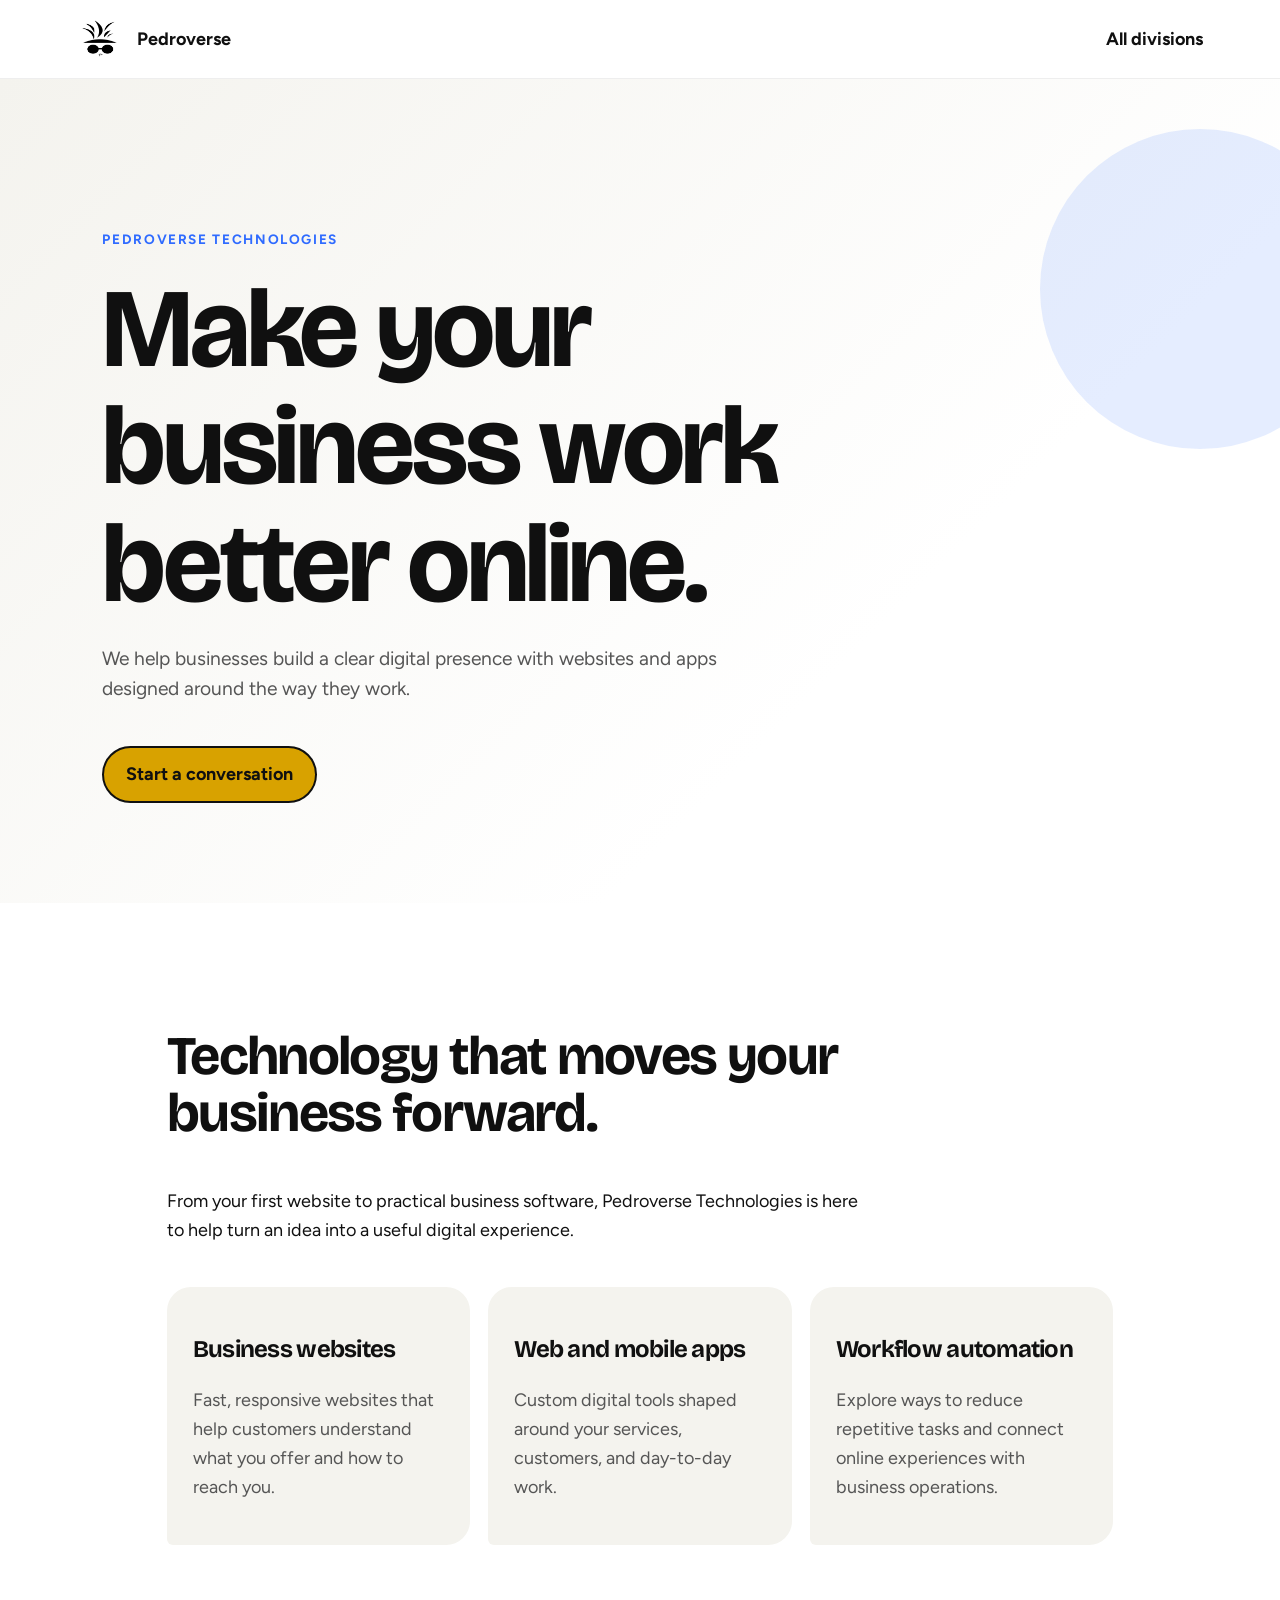
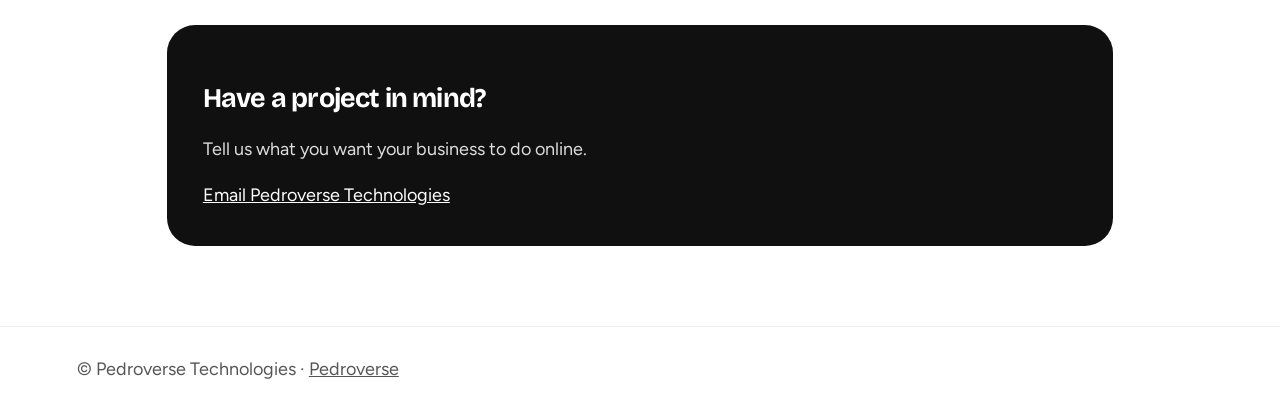
==== technologies/index.html @ 4f4e2b92 "Add Pedroverse Technologies page" ====
<!doctype html>
<html lang="en">
<head>
<meta charset="utf-8">
<meta name="viewport" content="width=device-width, initial-scale=1">
<meta name="description" content="Pedroverse Technologies helps businesses build their online presence with thoughtful websites and apps.">
<title>Pedroverse Technologies</title>
<link rel="stylesheet" href="https://fonts.googleapis.com/css2?family=Bricolage+Grotesque:wght@500;700;800&family=Figtree:wght@400;500;600&display=swap">
<style>
:root{color-scheme:light;--ink:#101010;--muted:#555;--paper:#fff;--soft:#f4f3ee;--blue:#2f6bff;--gold:#d8a200}*{box-sizing:border-box}body{margin:0;background:var(--paper);color:var(--ink);font:18px/1.6 Figtree,system-ui,sans-serif}h1,h2,h3{font-family:'Bricolage Grotesque',system-ui,sans-serif;line-height:1.05;letter-spacing:-.03em}a{color:inherit}header{display:flex;align-items:center;gap:14px;padding:16px 6vw;border-bottom:1px solid #eee}header img{width:46px;height:46px;border-radius:50%;object-fit:cover}header a{text-decoration:none;font-weight:700}header .back{margin-left:auto}.hero{padding:clamp(70px,12vw,150px) 8vw 100px;background:linear-gradient(135deg,#f4f3ee 0%,#fff 68%);position:relative;overflow:hidden}.hero:after{content:'';position:absolute;width:320px;height:320px;border-radius:50%;background:var(--blue);opacity:.12;right:-80px;top:50px}.eyebrow{font-weight:700;color:var(--blue);text-transform:uppercase;letter-spacing:.12em;font-size:.85rem}.hero h1{font-size:clamp(3rem,9vw,7rem);max-width:900px;margin:20px 0}.hero p{max-width:640px;color:var(--muted);font-size:1.2rem}.button{display:inline-block;margin-top:22px;padding:12px 22px;border-radius:99px;background:var(--gold);border:2px solid var(--ink);font-weight:700;text-decoration:none}main{max-width:1100px;margin:auto;padding:80px 6vw}.intro{max-width:700px}.intro h2{font-size:clamp(2rem,5vw,3.4rem)}.services{display:grid;grid-template-columns:repeat(auto-fit,minmax(230px,1fr));gap:18px;margin-top:42px}.service{padding:26px;background:var(--soft);border-radius:24px 24px 24px 6px}.service h3{font-size:1.5rem}.service p{color:var(--muted)}.contact{margin-top:80px;padding:36px;background:#101010;color:white;border-radius:28px}.contact p{color:#ddd}.contact a{color:white}footer{padding:28px 6vw;color:var(--muted);border-top:1px solid #eee}@media(max-width:600px){.hero{padding-top:80px}.hero:after{width:200px;height:200px}}
</style>
</head>
<body>
<header><img src="../logo.jpg" alt="Pedroverse"><a href="../">Pedroverse</a><a class="back" href="../#divisions">All divisions</a></header>
<section class="hero"><div class="eyebrow">Pedroverse Technologies</div><h1>Make your business work better online.</h1><p>We help businesses build a clear digital presence with websites and apps designed around the way they work.</p><a class="button" href="mailto:pedroversewc@gmail.com?subject=Pedroverse%20Technologies">Start a conversation</a></section>
<main><section class="intro"><h2>Technology that moves your business forward.</h2><p>From your first website to practical business software, Pedroverse Technologies is here to help turn an idea into a useful digital experience.</p></section><section class="services" aria-label="Services"><article class="service"><h3>Business websites</h3><p>Fast, responsive websites that help customers understand what you offer and how to reach you.</p></article><article class="service"><h3>Web and mobile apps</h3><p>Custom digital tools shaped around your services, customers, and day-to-day work.</p></article><article class="service"><h3>Workflow automation</h3><p>Explore ways to reduce repetitive tasks and connect online experiences with business operations.</p></article></section><section class="contact"><h2>Have a project in mind?</h2><p>Tell us what you want your business to do online.</p><a href="mailto:pedroversewc@gmail.com?subject=Pedroverse%20Technologies">Email Pedroverse Technologies</a></section></main>
<footer>© Pedroverse Technologies · <a href="../">Pedroverse</a></footer>
</body>
</html>
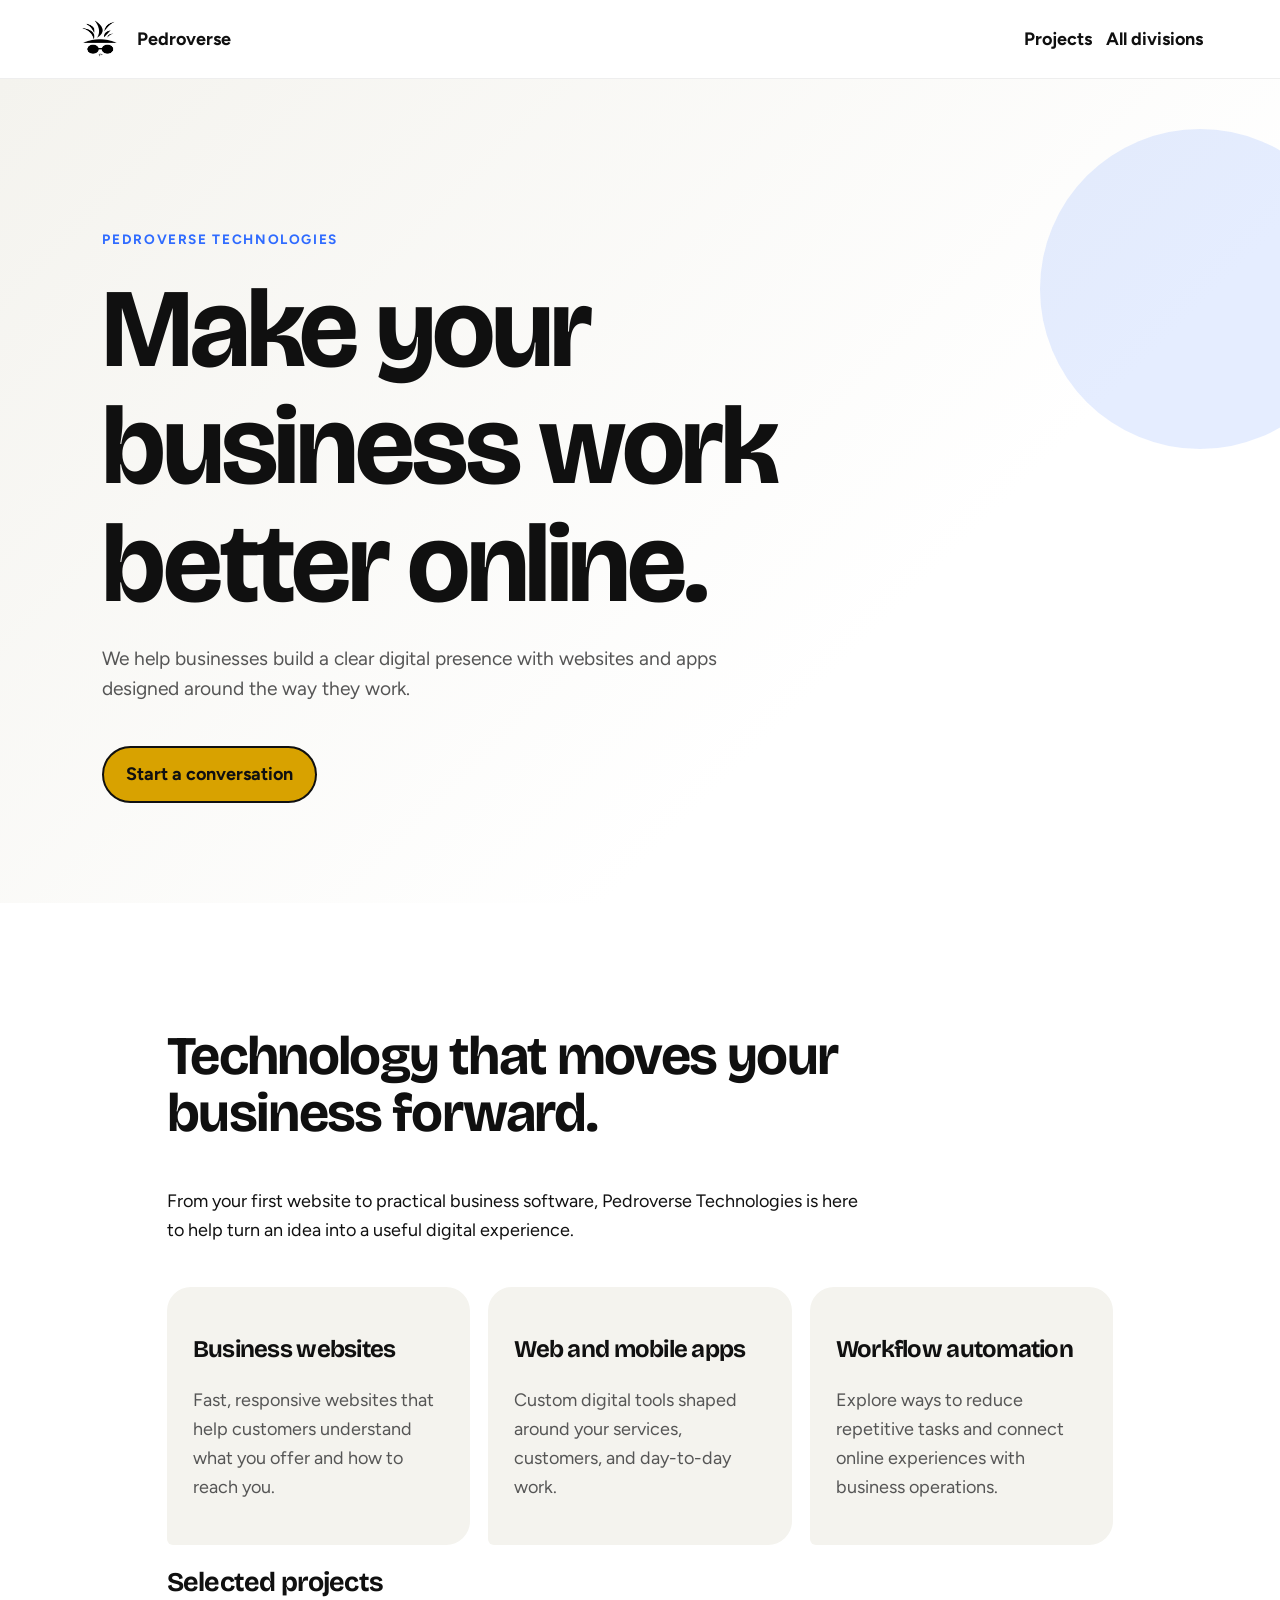
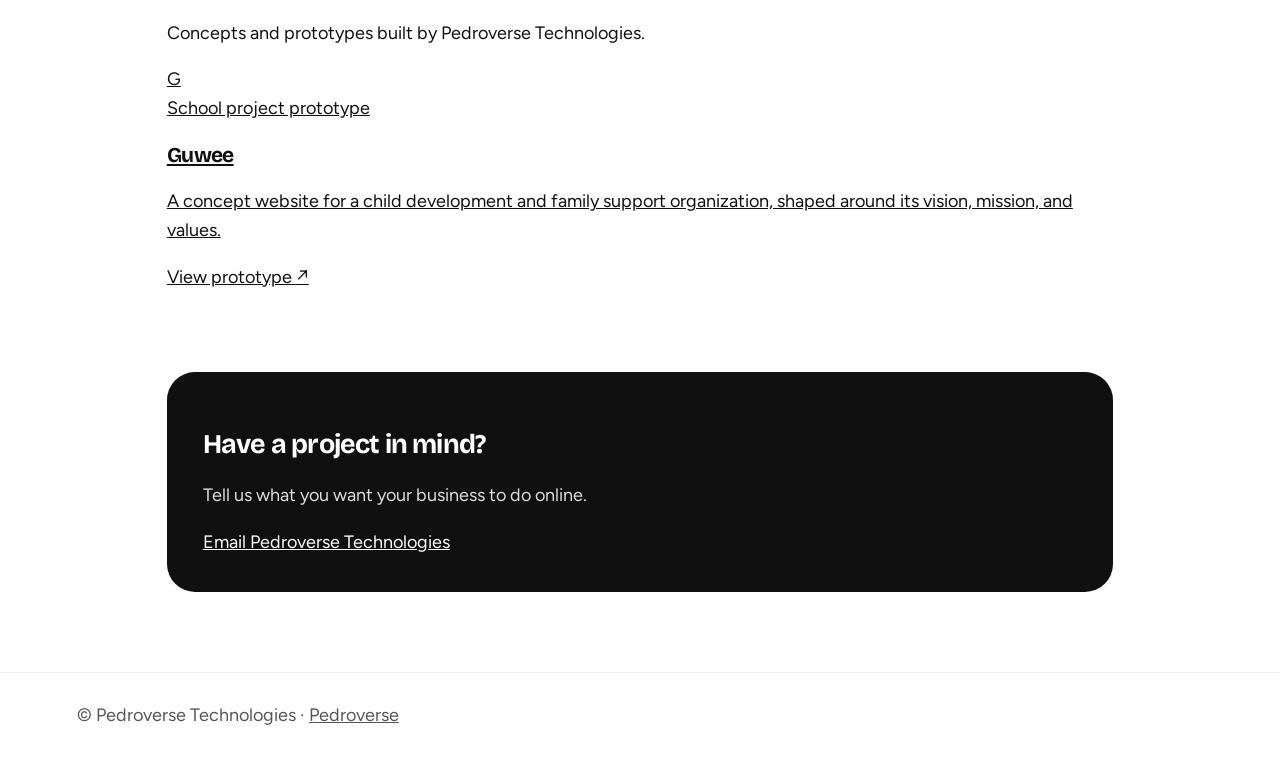
==== commit 2485feb1: "Add Guwee to Technologies projects portfolio" ====
--- a/technologies/index.html
+++ b/technologies/index.html
@@ -8,12 +8,16 @@
 <link rel="stylesheet" href="https://fonts.googleapis.com/css2?family=Bricolage+Grotesque:wght@500;700;800&family=Figtree:wght@400;500;600&display=swap">
 <style>
 :root{color-scheme:light;--ink:#101010;--muted:#555;--paper:#fff;--soft:#f4f3ee;--blue:#2f6bff;--gold:#d8a200}*{box-sizing:border-box}body{margin:0;background:var(--paper);color:var(--ink);font:18px/1.6 Figtree,system-ui,sans-serif}h1,h2,h3{font-family:'Bricolage Grotesque',system-ui,sans-serif;line-height:1.05;letter-spacing:-.03em}a{color:inherit}header{display:flex;align-items:center;gap:14px;padding:16px 6vw;border-bottom:1px solid #eee}header img{width:46px;height:46px;border-radius:50%;object-fit:cover}header a{text-decoration:none;font-weight:700}header .back{margin-left:auto}.hero{padding:clamp(70px,12vw,150px) 8vw 100px;background:linear-gradient(135deg,#f4f3ee 0%,#fff 68%);position:relative;overflow:hidden}.hero:after{content:'';position:absolute;width:320px;height:320px;border-radius:50%;background:var(--blue);opacity:.12;right:-80px;top:50px}.eyebrow{font-weight:700;color:var(--blue);text-transform:uppercase;letter-spacing:.12em;font-size:.85rem}.hero h1{font-size:clamp(3rem,9vw,7rem);max-width:900px;margin:20px 0}.hero p{max-width:640px;color:var(--muted);font-size:1.2rem}.button{display:inline-block;margin-top:22px;padding:12px 22px;border-radius:99px;background:var(--gold);border:2px solid var(--ink);font-weight:700;text-decoration:none}main{max-width:1100px;margin:auto;padding:80px 6vw}.intro{max-width:700px}.intro h2{font-size:clamp(2rem,5vw,3.4rem)}.services{display:grid;grid-template-columns:repeat(auto-fit,minmax(230px,1fr));gap:18px;margin-top:42px}.service{padding:26px;background:var(--soft);border-radius:24px 24px 24px 6px}.service h3{font-size:1.5rem}.service p{color:var(--muted)}.contact{margin-top:80px;padding:36px;background:#101010;color:white;border-radius:28px}.contact p{color:#ddd}.contact a{color:white}footer{padding:28px 6vw;color:var(--muted);border-top:1px solid #eee}@media(max-width:600px){.hero{padding-top:80px}.hero:after{width:200px;height:200px}}
-</style>
+</style>
+<link rel="stylesheet" href="projects.css">
 </head>
 <body>
-<header><img src="../logo.jpg" alt="Pedroverse"><a href="../">Pedroverse</a><a class="back" href="../#divisions">All divisions</a></header>
+<header><img src="../logo.jpg" alt="Pedroverse"><a href="../">Pedroverse</a><a class="back" href="#projects">Projects</a><a href="../#divisions">All divisions</a></header>
 <section class="hero"><div class="eyebrow">Pedroverse Technologies</div><h1>Make your business work better online.</h1><p>We help businesses build a clear digital presence with websites and apps designed around the way they work.</p><a class="button" href="mailto:pedroversewc@gmail.com?subject=Pedroverse%20Technologies">Start a conversation</a></section>
-<main><section class="intro"><h2>Technology that moves your business forward.</h2><p>From your first website to practical business software, Pedroverse Technologies is here to help turn an idea into a useful digital experience.</p></section><section class="services" aria-label="Services"><article class="service"><h3>Business websites</h3><p>Fast, responsive websites that help customers understand what you offer and how to reach you.</p></article><article class="service"><h3>Web and mobile apps</h3><p>Custom digital tools shaped around your services, customers, and day-to-day work.</p></article><article class="service"><h3>Workflow automation</h3><p>Explore ways to reduce repetitive tasks and connect online experiences with business operations.</p></article></section><section class="contact"><h2>Have a project in mind?</h2><p>Tell us what you want your business to do online.</p><a href="mailto:pedroversewc@gmail.com?subject=Pedroverse%20Technologies">Email Pedroverse Technologies</a></section></main>
+<main><section class="intro"><h2>Technology that moves your business forward.</h2><p>From your first website to practical business software, Pedroverse Technologies is here to help turn an idea into a useful digital experience.</p></section><section class="services" aria-label="Services"><article class="service"><h3>Business websites</h3><p>Fast, responsive websites that help customers understand what you offer and how to reach you.</p></article><article class="service"><h3>Web and mobile apps</h3><p>Custom digital tools shaped around your services, customers, and day-to-day work.</p></article><article class="service"><h3>Workflow automation</h3><p>Explore ways to reduce repetitive tasks and connect online experiences with business operations.</p></article></section><section class="projects" id="projects" aria-labelledby="projects-title"><div class="projects-head"><h2 id="projects-title">Selected projects</h2><p>Concepts and prototypes built by Pedroverse Technologies.</p></div><a class="project-card" href="../projects/guwee/" aria-label="View the Guwee school project prototype"><div class="project-art" aria-hidden="true"><span class="project-art-mark">G</span></div><div class="project-copy"><span class="school-label">School project prototype</span><h3>Guwee</h3><p>A concept website for a child development and family support organization, shaped around its vision, mission, and values.</p><span class="project-link">View prototype <span aria-hidden="true">↗</span></span></div></a></section>
+<section class="contact"><h2>Have a project in mind?</h2><p>Tell us what you want your business to do online.</p><a href="mailto:pedroversewc@gmail.com?subject=Pedroverse%20Technologies">Email Pedroverse Technologies</a></section></main>
 <footer>© Pedroverse Technologies · <a href="../">Pedroverse</a></footer>
 </body>
 </html>
+
+
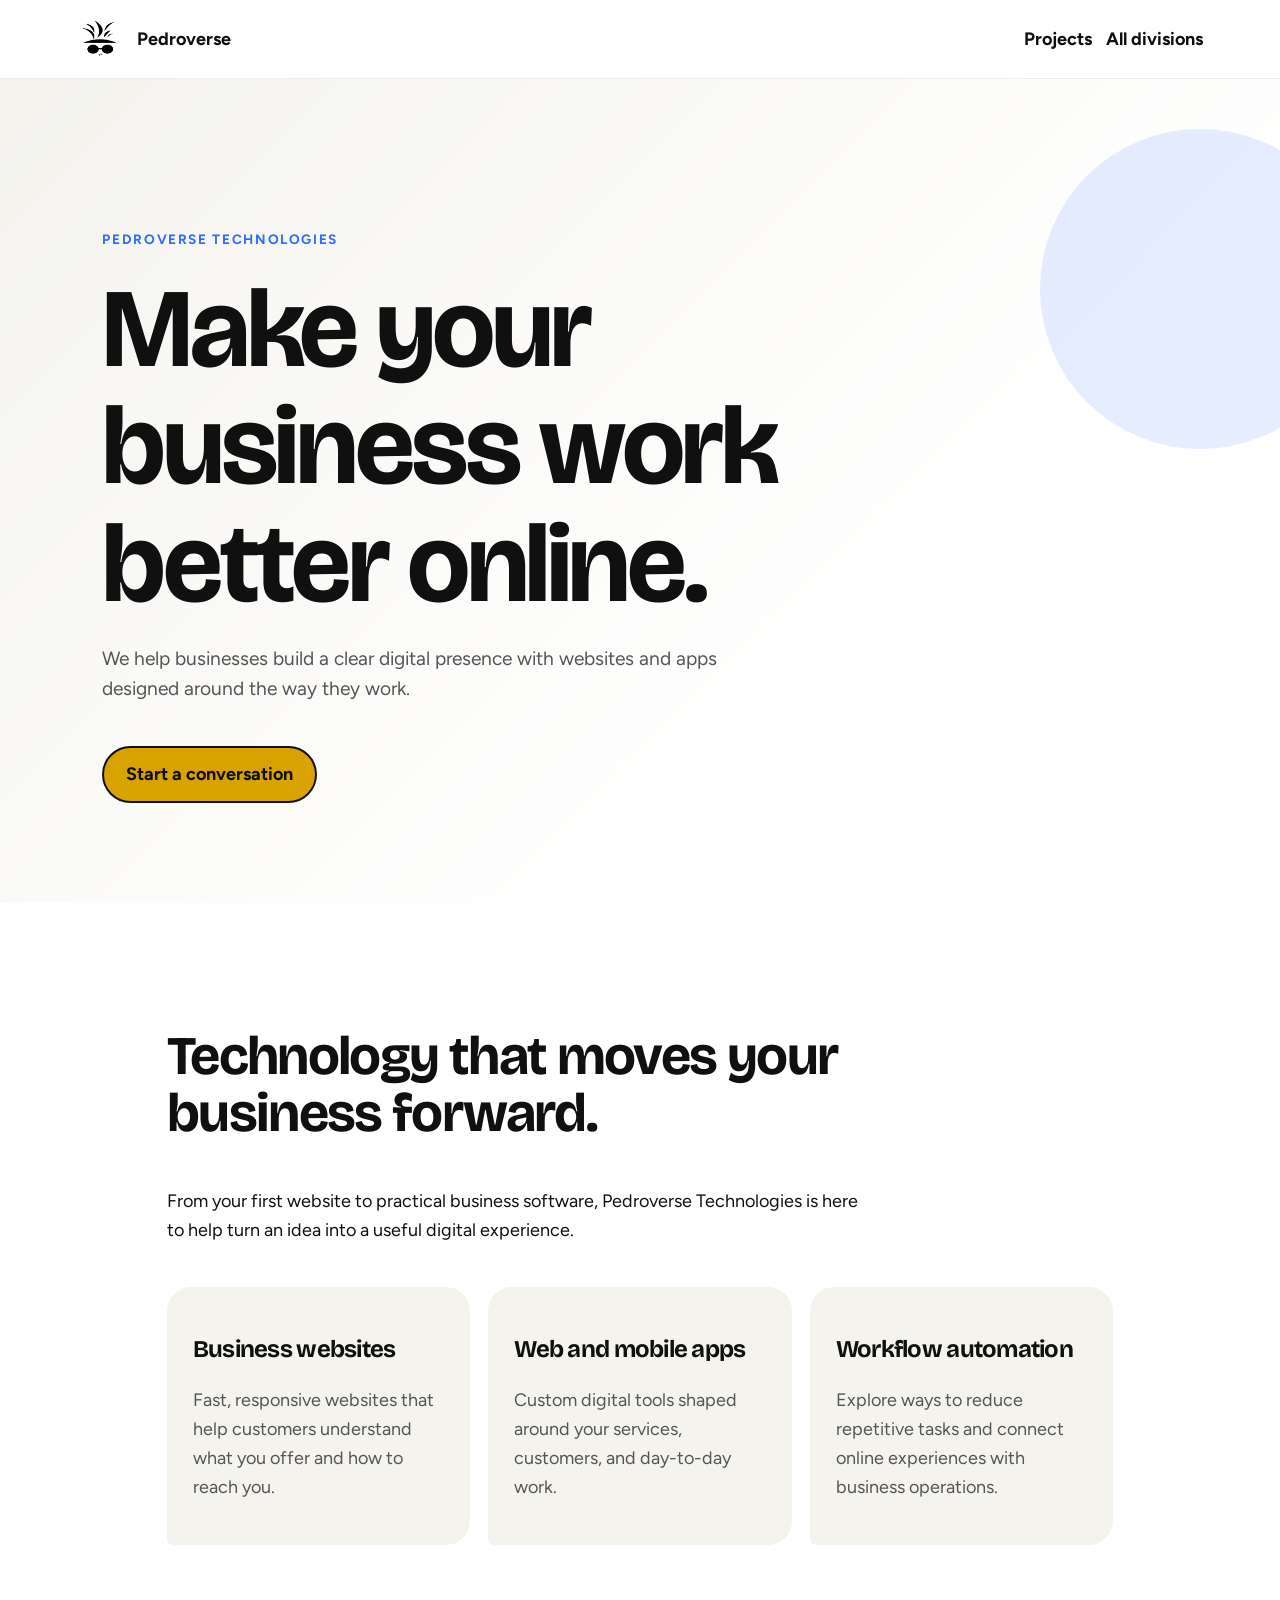
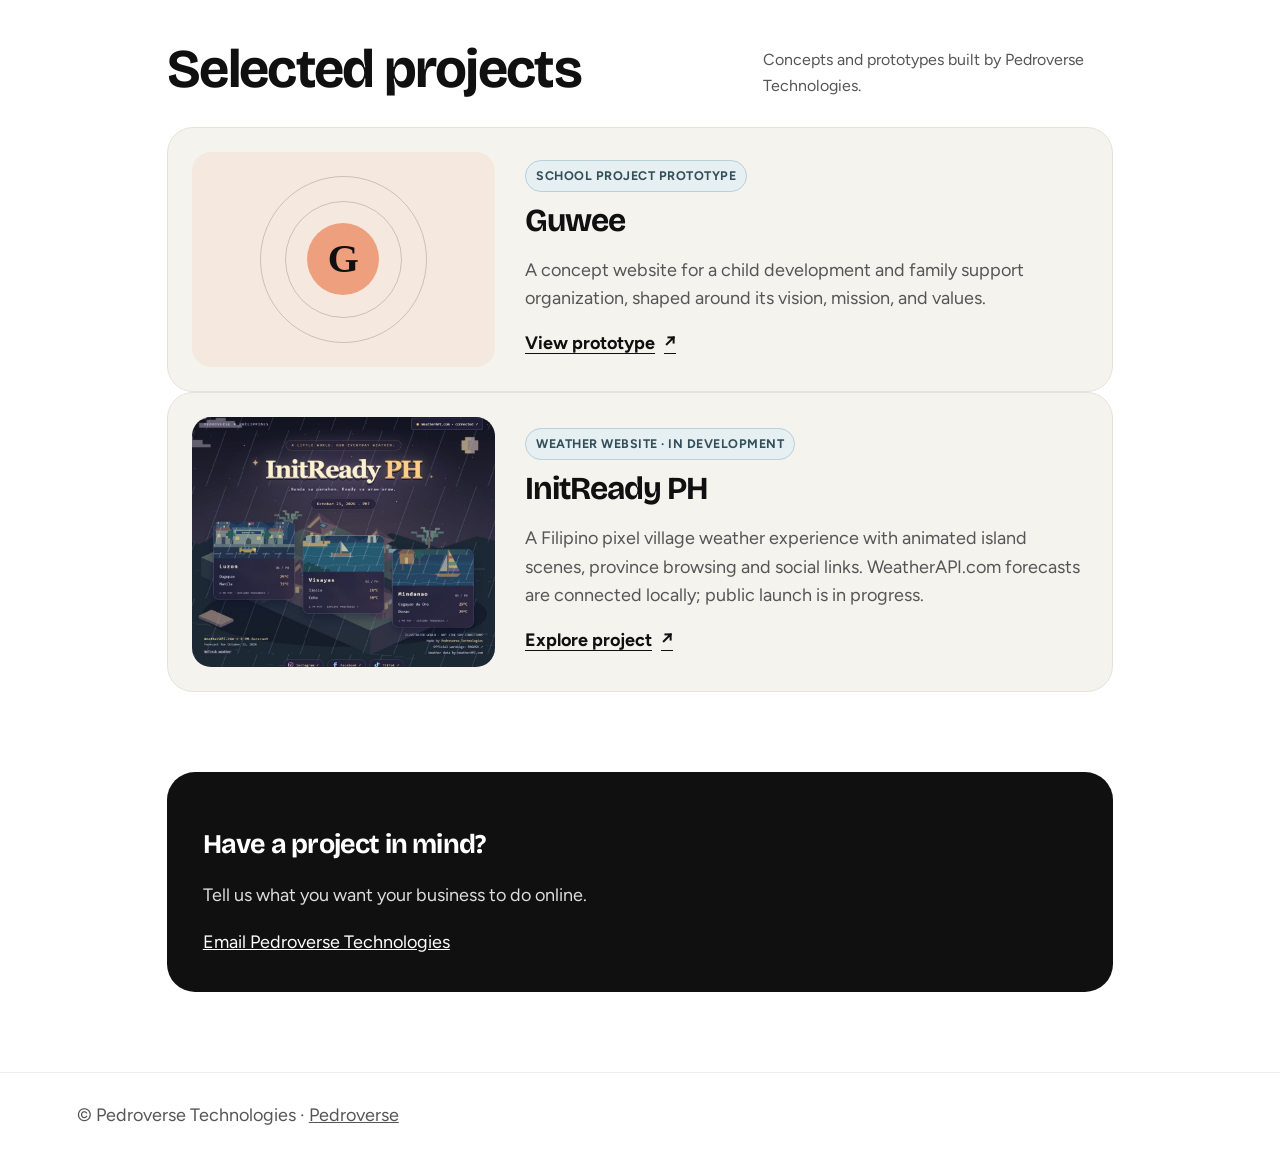
==== commit f750b61f: "Add InitReady PH to Technologies projects with portfolio preview" ====
--- a/technologies/index.html
+++ b/technologies/index.html
@@ -8,16 +8,18 @@
 <link rel="stylesheet" href="https://fonts.googleapis.com/css2?family=Bricolage+Grotesque:wght@500;700;800&family=Figtree:wght@400;500;600&display=swap">
 <style>
 :root{color-scheme:light;--ink:#101010;--muted:#555;--paper:#fff;--soft:#f4f3ee;--blue:#2f6bff;--gold:#d8a200}*{box-sizing:border-box}body{margin:0;background:var(--paper);color:var(--ink);font:18px/1.6 Figtree,system-ui,sans-serif}h1,h2,h3{font-family:'Bricolage Grotesque',system-ui,sans-serif;line-height:1.05;letter-spacing:-.03em}a{color:inherit}header{display:flex;align-items:center;gap:14px;padding:16px 6vw;border-bottom:1px solid #eee}header img{width:46px;height:46px;border-radius:50%;object-fit:cover}header a{text-decoration:none;font-weight:700}header .back{margin-left:auto}.hero{padding:clamp(70px,12vw,150px) 8vw 100px;background:linear-gradient(135deg,#f4f3ee 0%,#fff 68%);position:relative;overflow:hidden}.hero:after{content:'';position:absolute;width:320px;height:320px;border-radius:50%;background:var(--blue);opacity:.12;right:-80px;top:50px}.eyebrow{font-weight:700;color:var(--blue);text-transform:uppercase;letter-spacing:.12em;font-size:.85rem}.hero h1{font-size:clamp(3rem,9vw,7rem);max-width:900px;margin:20px 0}.hero p{max-width:640px;color:var(--muted);font-size:1.2rem}.button{display:inline-block;margin-top:22px;padding:12px 22px;border-radius:99px;background:var(--gold);border:2px solid var(--ink);font-weight:700;text-decoration:none}main{max-width:1100px;margin:auto;padding:80px 6vw}.intro{max-width:700px}.intro h2{font-size:clamp(2rem,5vw,3.4rem)}.services{display:grid;grid-template-columns:repeat(auto-fit,minmax(230px,1fr));gap:18px;margin-top:42px}.service{padding:26px;background:var(--soft);border-radius:24px 24px 24px 6px}.service h3{font-size:1.5rem}.service p{color:var(--muted)}.contact{margin-top:80px;padding:36px;background:#101010;color:white;border-radius:28px}.contact p{color:#ddd}.contact a{color:white}footer{padding:28px 6vw;color:var(--muted);border-top:1px solid #eee}@media(max-width:600px){.hero{padding-top:80px}.hero:after{width:200px;height:200px}}
-</style>
+</style>
 <link rel="stylesheet" href="projects.css">
 </head>
 <body>
 <header><img src="../logo.jpg" alt="Pedroverse"><a href="../">Pedroverse</a><a class="back" href="#projects">Projects</a><a href="../#divisions">All divisions</a></header>
 <section class="hero"><div class="eyebrow">Pedroverse Technologies</div><h1>Make your business work better online.</h1><p>We help businesses build a clear digital presence with websites and apps designed around the way they work.</p><a class="button" href="mailto:pedroversewc@gmail.com?subject=Pedroverse%20Technologies">Start a conversation</a></section>
-<main><section class="intro"><h2>Technology that moves your business forward.</h2><p>From your first website to practical business software, Pedroverse Technologies is here to help turn an idea into a useful digital experience.</p></section><section class="services" aria-label="Services"><article class="service"><h3>Business websites</h3><p>Fast, responsive websites that help customers understand what you offer and how to reach you.</p></article><article class="service"><h3>Web and mobile apps</h3><p>Custom digital tools shaped around your services, customers, and day-to-day work.</p></article><article class="service"><h3>Workflow automation</h3><p>Explore ways to reduce repetitive tasks and connect online experiences with business operations.</p></article></section><section class="projects" id="projects" aria-labelledby="projects-title"><div class="projects-head"><h2 id="projects-title">Selected projects</h2><p>Concepts and prototypes built by Pedroverse Technologies.</p></div><a class="project-card" href="../projects/guwee/" aria-label="View the Guwee school project prototype"><div class="project-art" aria-hidden="true"><span class="project-art-mark">G</span></div><div class="project-copy"><span class="school-label">School project prototype</span><h3>Guwee</h3><p>A concept website for a child development and family support organization, shaped around its vision, mission, and values.</p><span class="project-link">View prototype <span aria-hidden="true">↗</span></span></div></a></section>
+<main><section class="intro"><h2>Technology that moves your business forward.</h2><p>From your first website to practical business software, Pedroverse Technologies is here to help turn an idea into a useful digital experience.</p></section><section class="services" aria-label="Services"><article class="service"><h3>Business websites</h3><p>Fast, responsive websites that help customers understand what you offer and how to reach you.</p></article><article class="service"><h3>Web and mobile apps</h3><p>Custom digital tools shaped around your services, customers, and day-to-day work.</p></article><article class="service"><h3>Workflow automation</h3><p>Explore ways to reduce repetitive tasks and connect online experiences with business operations.</p></article></section><section class="projects" id="projects" aria-labelledby="projects-title"><div class="projects-head"><h2 id="projects-title">Selected projects</h2><p>Concepts and prototypes built by Pedroverse Technologies.</p></div><a class="project-card" href="../projects/guwee/" aria-label="View the Guwee school project prototype"><div class="project-art" aria-hidden="true"><span class="project-art-mark">G</span></div><div class="project-copy"><span class="school-label">School project prototype</span><h3>Guwee</h3><p>A concept website for a child development and family support organization, shaped around its vision, mission, and values.</p><span class="project-link">View prototype <span aria-hidden="true">↗</span></span></div></a><a class="project-card" href="../projects/initready-ph/" aria-label="View InitReady PH weather project"><div class="project-art" aria-hidden="true"><img src="../projects/initready-ph/preview.png" alt="" style="width:100%;height:250px;object-fit:cover;position:relative;z-index:1"></div><div class="project-copy"><span class="school-label">Weather website · In development</span><h3>InitReady PH</h3><p>A Filipino pixel village weather experience with animated island scenes, province browsing and social links. WeatherAPI.com forecasts are connected locally; public launch is in progress.</p><span class="project-link">Explore project <span aria-hidden="true">↗</span></span></div></a></section>
 <section class="contact"><h2>Have a project in mind?</h2><p>Tell us what you want your business to do online.</p><a href="mailto:pedroversewc@gmail.com?subject=Pedroverse%20Technologies">Email Pedroverse Technologies</a></section></main>
 <footer>© Pedroverse Technologies · <a href="../">Pedroverse</a></footer>
 </body>
-</html>
+</html>
+
+
+
 
-
--- a/technologies/projects.css
+++ b/technologies/projects.css
@@ -0,0 +1,18 @@
+.projects{margin-top:96px}
+.projects-head{display:flex;justify-content:space-between;align-items:end;gap:24px;margin-bottom:28px}
+.projects-head h2{margin:0;font-size:clamp(2rem,5vw,3.4rem)}
+.projects-head p{max-width:350px;margin:0;color:var(--muted);font-size:1rem}
+.project-card{display:grid;grid-template-columns:minmax(180px,.7fr) 1.3fr;gap:30px;align-items:center;padding:24px;border:1px solid #e4e2dc;border-radius:26px;background:var(--soft);text-decoration:none;transition:transform .2s,box-shadow .2s}
+.project-card:hover{transform:translateY(-3px);box-shadow:0 14px 34px rgba(16,16,16,.08)}
+.project-art{position:relative;display:grid;min-height:215px;place-items:center;overflow:hidden;border-radius:19px;background:#f5e8df}
+.project-art:before,.project-art:after{position:absolute;content:"";border:1px solid rgba(16,16,16,.18);border-radius:50%}
+.project-art:before{width:165px;height:165px}
+.project-art:after{width:115px;height:115px}
+.project-art-mark{z-index:1;display:grid;width:72px;height:72px;place-items:center;border-radius:50%;background:#ee9f7e;font:700 40px/1 Georgia,serif}
+.project-copy .eyebrow{margin-bottom:10px}
+.project-copy h3{margin:0 0 10px;font-size:2rem}
+.project-copy p{max-width:560px;margin-bottom:16px;color:var(--muted)}
+.project-link{display:inline-flex;align-items:center;gap:9px;font-weight:700;text-decoration:underline;text-underline-offset:4px}
+.school-label{display:inline-block;margin:0 0 12px;padding:5px 10px;border:1px solid #b8d0d9;border-radius:999px;background:#e6f0f2;color:#344f5a;font-size:.78rem;font-weight:700;letter-spacing:.04em;text-transform:uppercase}
+@media(max-width:700px){.projects-head{align-items:start;flex-direction:column}.project-card{grid-template-columns:1fr;gap:20px}.project-art{min-height:170px}.project-copy h3{font-size:1.7rem}}
+
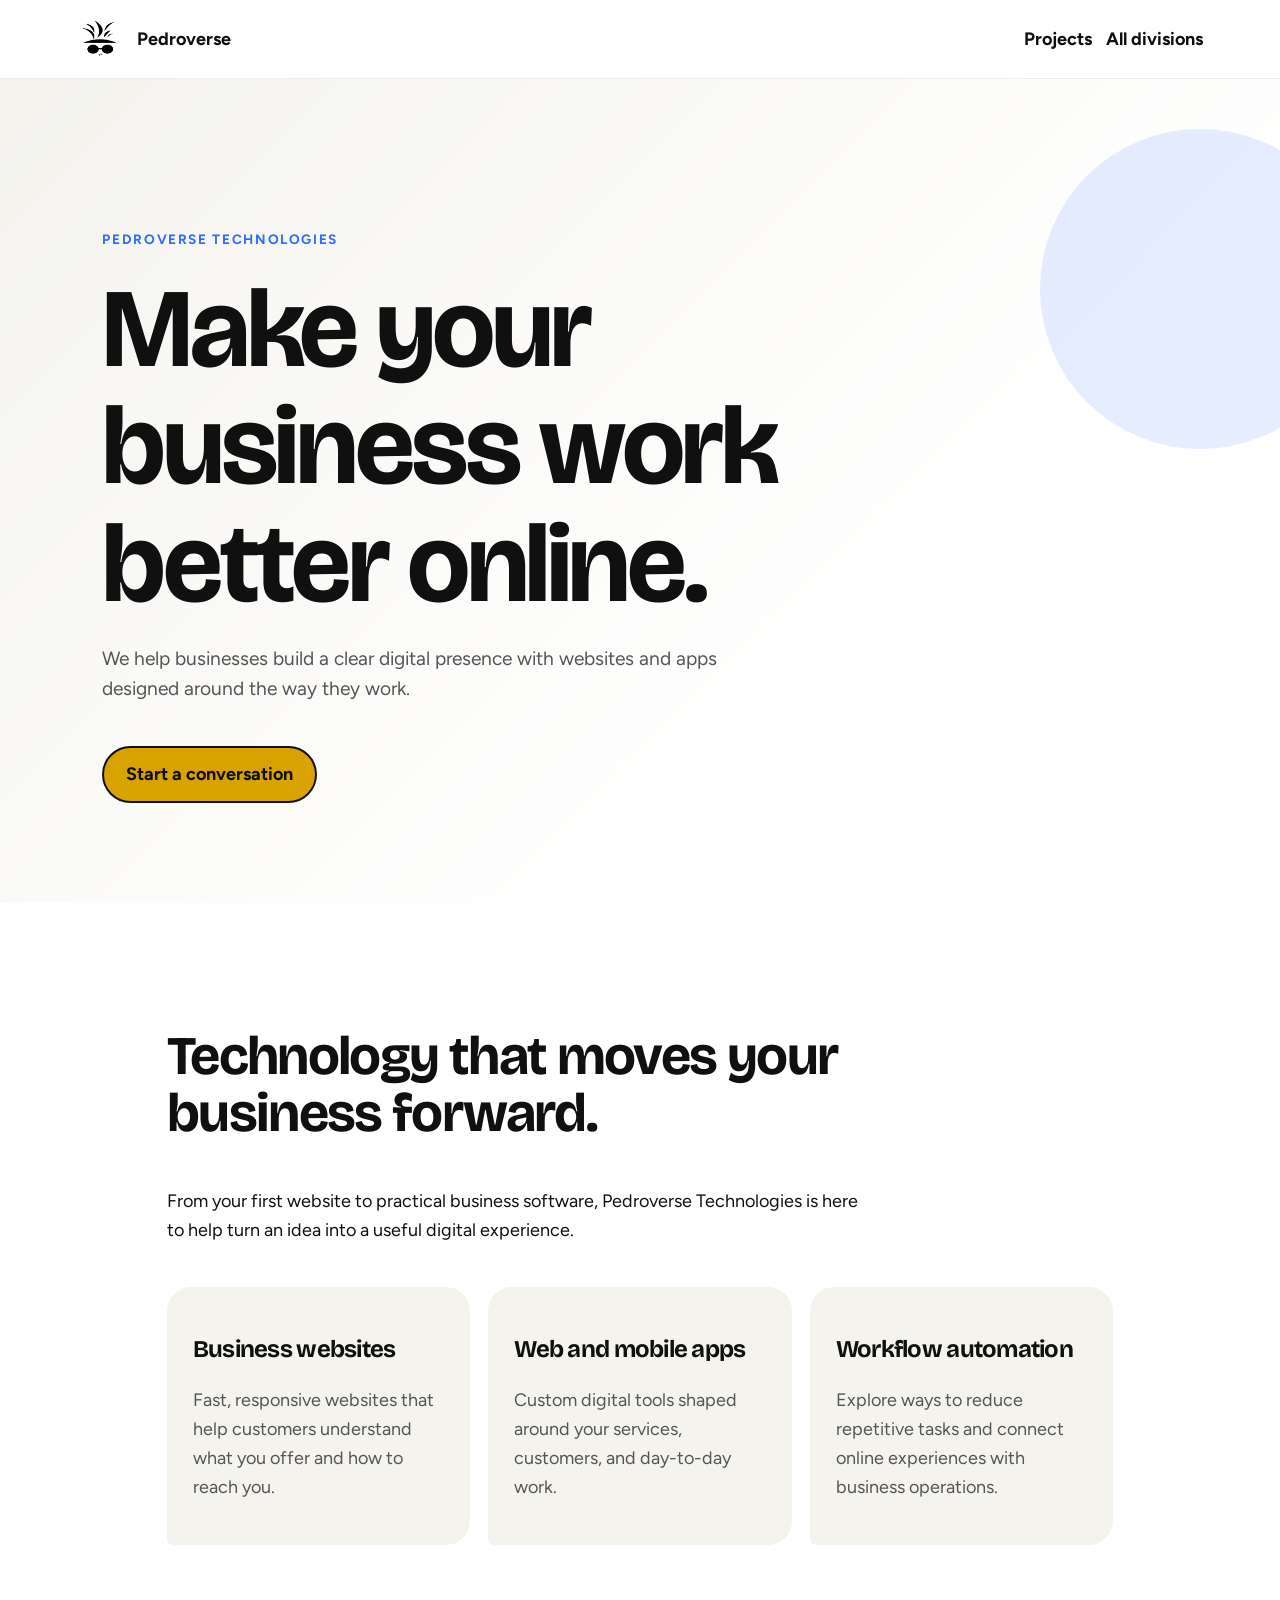
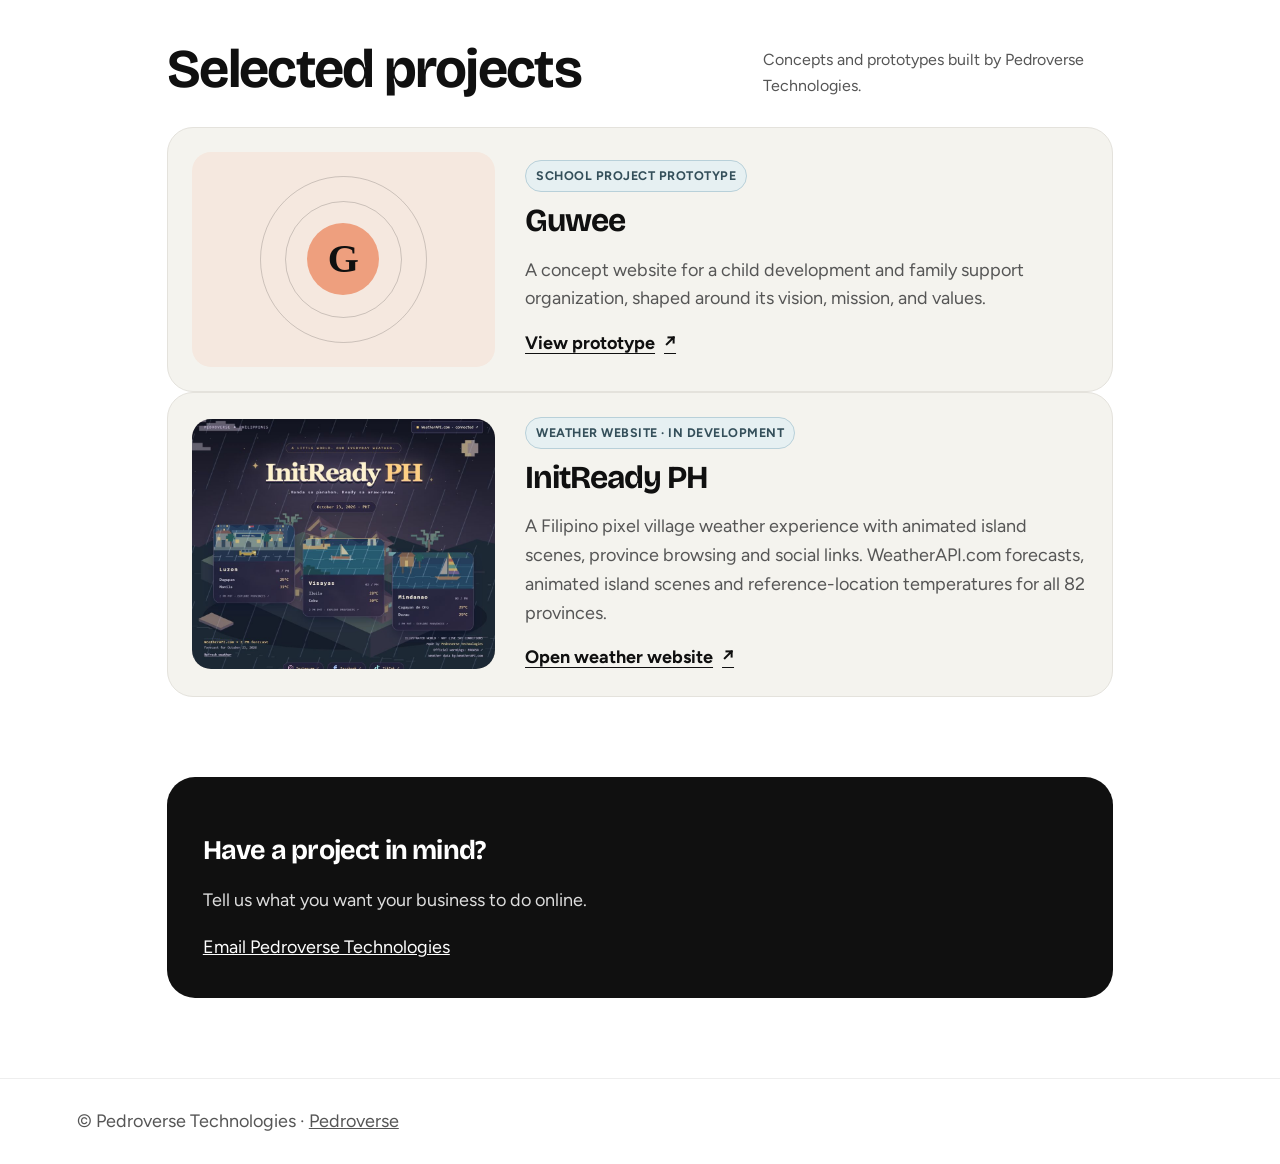
==== commit 69ea8435: "Publish InitReady PH with provincial forecasts and hourly weather workflow" ====
--- a/technologies/index.html
+++ b/technologies/index.html
@@ -14,7 +14,7 @@
 <body>
 <header><img src="../logo.jpg" alt="Pedroverse"><a href="../">Pedroverse</a><a class="back" href="#projects">Projects</a><a href="../#divisions">All divisions</a></header>
 <section class="hero"><div class="eyebrow">Pedroverse Technologies</div><h1>Make your business work better online.</h1><p>We help businesses build a clear digital presence with websites and apps designed around the way they work.</p><a class="button" href="mailto:pedroversewc@gmail.com?subject=Pedroverse%20Technologies">Start a conversation</a></section>
-<main><section class="intro"><h2>Technology that moves your business forward.</h2><p>From your first website to practical business software, Pedroverse Technologies is here to help turn an idea into a useful digital experience.</p></section><section class="services" aria-label="Services"><article class="service"><h3>Business websites</h3><p>Fast, responsive websites that help customers understand what you offer and how to reach you.</p></article><article class="service"><h3>Web and mobile apps</h3><p>Custom digital tools shaped around your services, customers, and day-to-day work.</p></article><article class="service"><h3>Workflow automation</h3><p>Explore ways to reduce repetitive tasks and connect online experiences with business operations.</p></article></section><section class="projects" id="projects" aria-labelledby="projects-title"><div class="projects-head"><h2 id="projects-title">Selected projects</h2><p>Concepts and prototypes built by Pedroverse Technologies.</p></div><a class="project-card" href="../projects/guwee/" aria-label="View the Guwee school project prototype"><div class="project-art" aria-hidden="true"><span class="project-art-mark">G</span></div><div class="project-copy"><span class="school-label">School project prototype</span><h3>Guwee</h3><p>A concept website for a child development and family support organization, shaped around its vision, mission, and values.</p><span class="project-link">View prototype <span aria-hidden="true">↗</span></span></div></a><a class="project-card" href="../projects/initready-ph/" aria-label="View InitReady PH weather project"><div class="project-art" aria-hidden="true"><img src="../projects/initready-ph/preview.png" alt="" style="width:100%;height:250px;object-fit:cover;position:relative;z-index:1"></div><div class="project-copy"><span class="school-label">Weather website · In development</span><h3>InitReady PH</h3><p>A Filipino pixel village weather experience with animated island scenes, province browsing and social links. WeatherAPI.com forecasts are connected locally; public launch is in progress.</p><span class="project-link">Explore project <span aria-hidden="true">↗</span></span></div></a></section>
+<main><section class="intro"><h2>Technology that moves your business forward.</h2><p>From your first website to practical business software, Pedroverse Technologies is here to help turn an idea into a useful digital experience.</p></section><section class="services" aria-label="Services"><article class="service"><h3>Business websites</h3><p>Fast, responsive websites that help customers understand what you offer and how to reach you.</p></article><article class="service"><h3>Web and mobile apps</h3><p>Custom digital tools shaped around your services, customers, and day-to-day work.</p></article><article class="service"><h3>Workflow automation</h3><p>Explore ways to reduce repetitive tasks and connect online experiences with business operations.</p></article></section><section class="projects" id="projects" aria-labelledby="projects-title"><div class="projects-head"><h2 id="projects-title">Selected projects</h2><p>Concepts and prototypes built by Pedroverse Technologies.</p></div><a class="project-card" href="../projects/guwee/" aria-label="View the Guwee school project prototype"><div class="project-art" aria-hidden="true"><span class="project-art-mark">G</span></div><div class="project-copy"><span class="school-label">School project prototype</span><h3>Guwee</h3><p>A concept website for a child development and family support organization, shaped around its vision, mission, and values.</p><span class="project-link">View prototype <span aria-hidden="true">↗</span></span></div></a><a class="project-card" href="../projects/initready-ph/" aria-label="View InitReady PH weather project"><div class="project-art" aria-hidden="true"><img src="../projects/initready-ph/preview.png" alt="" style="width:100%;height:250px;object-fit:cover;position:relative;z-index:1"></div><div class="project-copy"><span class="school-label">Weather website · In development</span><h3>InitReady PH</h3><p>A Filipino pixel village weather experience with animated island scenes, province browsing and social links. WeatherAPI.com forecasts, animated island scenes and reference-location temperatures for all 82 provinces.</p><span class="project-link">Open weather website <span aria-hidden="true">↗</span></span></div></a></section>
 <section class="contact"><h2>Have a project in mind?</h2><p>Tell us what you want your business to do online.</p><a href="mailto:pedroversewc@gmail.com?subject=Pedroverse%20Technologies">Email Pedroverse Technologies</a></section></main>
 <footer>© Pedroverse Technologies · <a href="../">Pedroverse</a></footer>
 </body>
@@ -23,3 +23,4 @@
 
 
 
+
